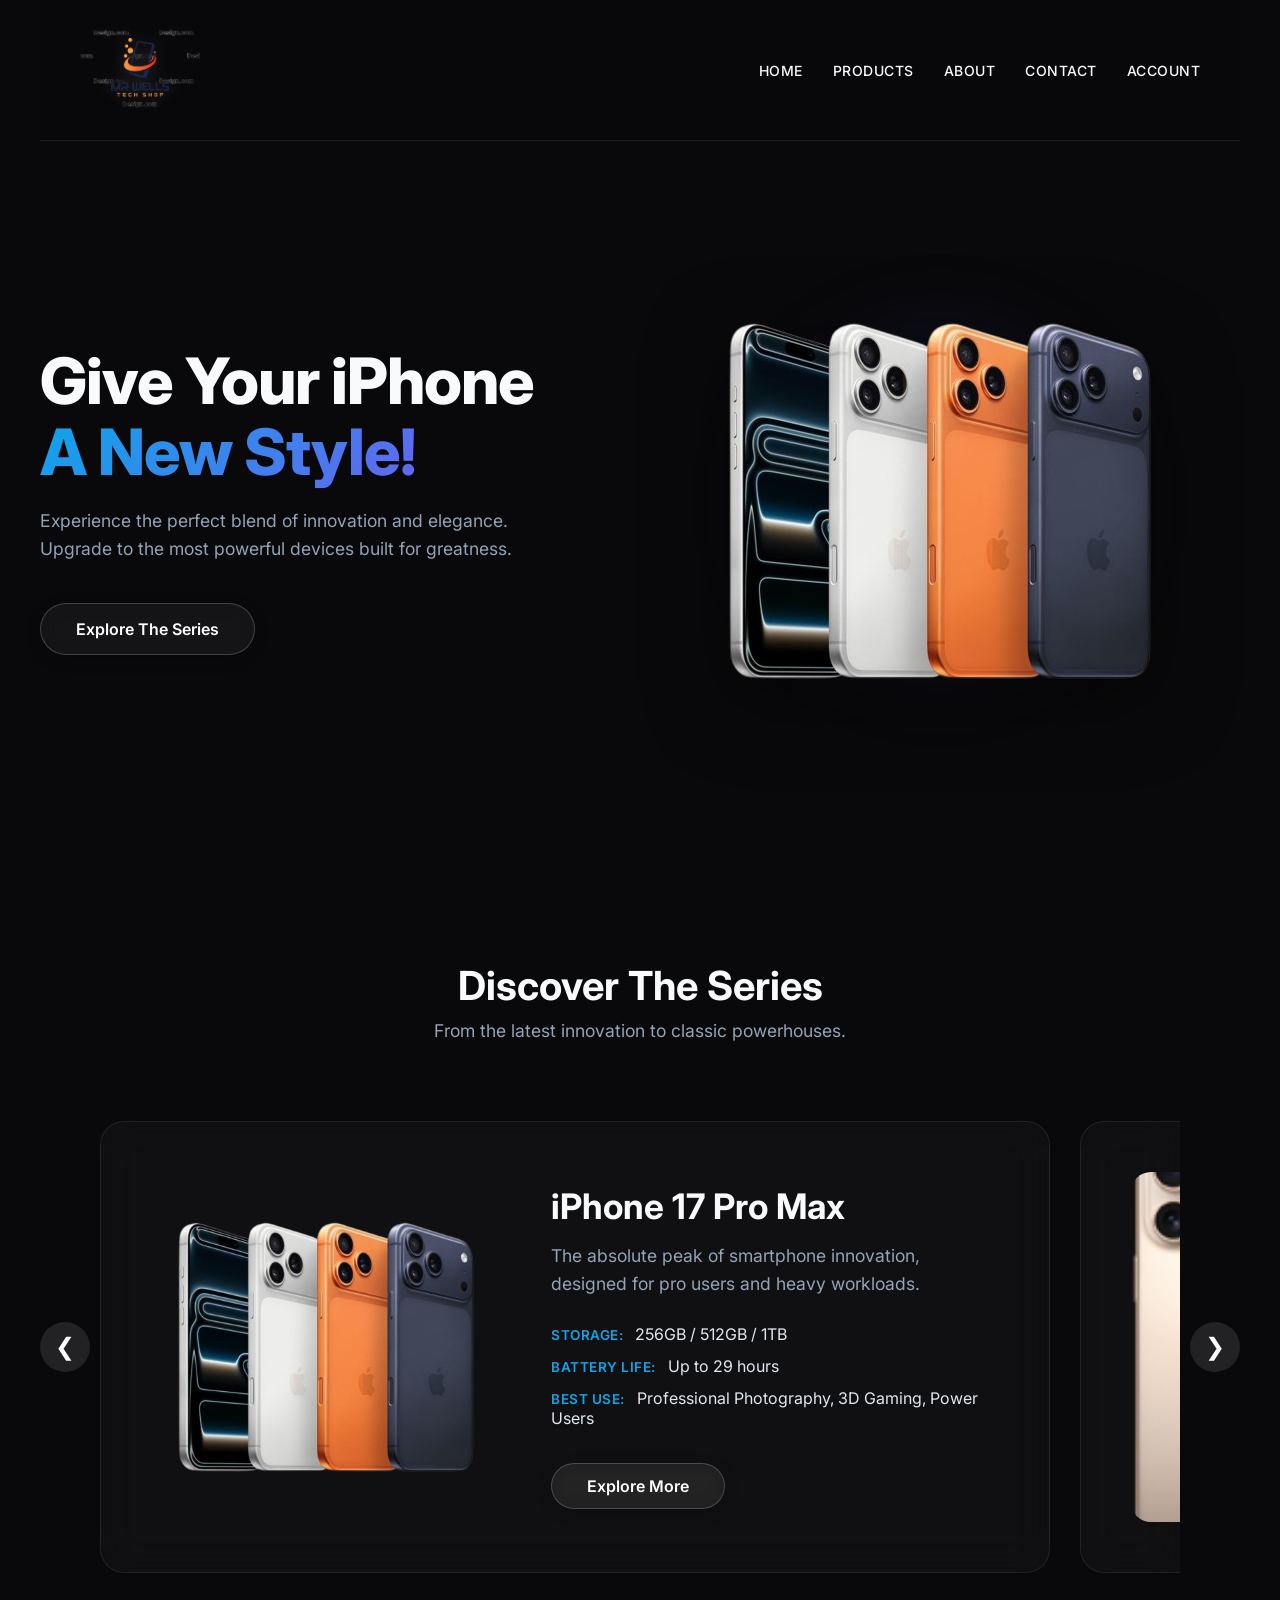
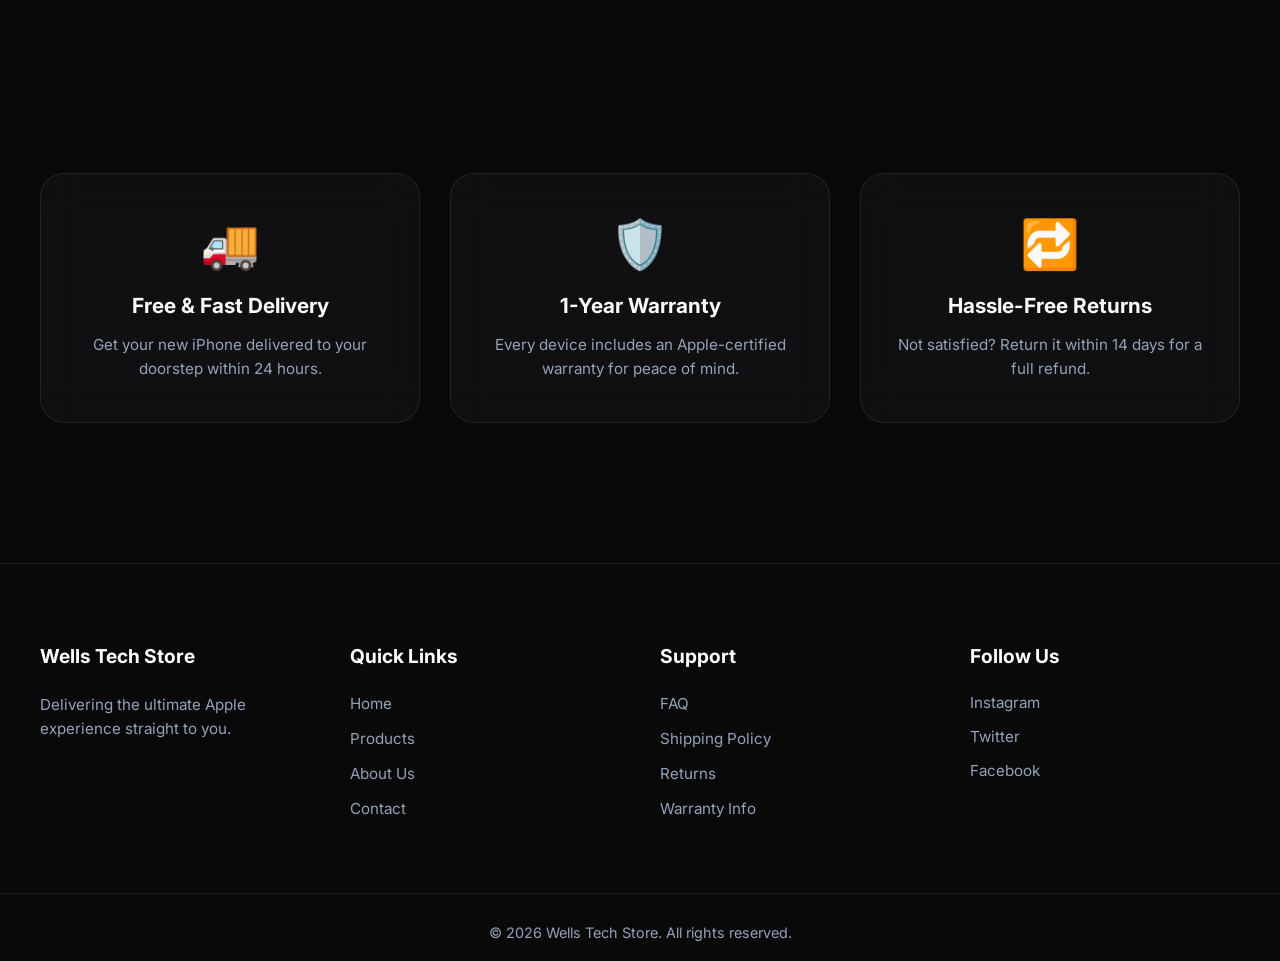
==== index.html @ b6c2febe "first commit" ====
<!doctype html>
<html lang="en">
  <head>
    <meta charset="UTF-8" />
    <meta name="viewport" content="width=device-width, initial-scale=1.0" />
    <title>Wells Tech Store</title>
    <link rel="preconnect" href="https://fonts.googleapis.com">
    <link rel="preconnect" href="https://fonts.gstatic.com" crossorigin>
    <link href="https://fonts.googleapis.com/css2?family=Inter:wght@300;400;600;700;800&display=swap" rel="stylesheet">
    <link rel="stylesheet" href="styles.css" />
  </head>
  <body>
    <div class="container">
      <div class="navbar">
        <div class="logo">
          <img src="./images/logo.png" width="120px" />
        </div>
        <nav>
          <ul>
            <li><a href="index.html">Home</a></li>
            <li><a href="products.html">Products</a></li>
            <li><a href="#">About</a></li>
            <li><a href="#">Contact</a></li>
            <li><a href="#">Account</a></li>
          </ul>
        </nav>
      </div>
      <div class="row hero">
        <div class="col-2">
            <h1>Give Your iPhone<br> <span class="gradient-text">A New Style!</span></h1>
            <p>Experience the perfect blend of innovation and elegance. 
            Upgrade to the most powerful devices built for greatness.</p>
            <a href="#series" class="btn">Explore The Series</a>
        </div>
        <div class="col-2 hero-img-container">
           <div class="glow-orb"></div>
           <img src="./images/Apple_iPhone_17_Pro_Max_512GB_-_Deep_Blue-removebg-preview.png" alt="iPhone 16 Pro Max" class="hero-device">
        </div>
      </div>

      <!-- Carousel Section -->
      <div id="series" class="carousel-section">
        <div class="section-header">
            <h2>Discover The Series</h2>
            <p>From the latest innovation to classic powerhouses.</p>
        </div>
        <div class="carousel-container">
            <button class="carousel-btn prev">&#10094;</button>
            <div class="carousel-track">
                <!-- Carousel Item 1 -->
                <div class="large-carousel-item glass-card">
                    <img src="./images/Apple_iPhone_17_Pro_Max_512GB_-_Deep_Blue-removebg-preview.png" alt="iPhone 17 Pro Max">
                    <div class="large-item-info">
                        <h3>iPhone 17 Pro Max</h3>
                        <p class="desc">The absolute peak of smartphone innovation, designed for pro users and heavy workloads.</p>
                        <ul class="specs-list">
                            <li><span>Storage:</span> 256GB / 512GB / 1TB</li>
                            <li><span>Battery Life:</span> Up to 29 hours</li>
                            <li><span>Best Use:</span> Professional Photography, 3D Gaming, Power Users</li>
                        </ul>
                        <a href="products.html" class="buy-btn">Explore More</a>
                    </div>
                </div>
                <!-- Carousel Item 2 -->
                <div class="large-carousel-item glass-card">
                    <img src="./images/header_iphone_16_pro_max_rose_titanium_large.png" alt="iPhone 16 Pro Max">
                    <div class="large-item-info">
                        <h3>iPhone 16 Pro Max</h3>
                        <p class="desc">Forged in titanium. Incredibly strong and incredibly light. The ultimate device for creators.</p>
                        <ul class="specs-list">
                            <li><span>Storage:</span> 128GB / 256GB / 512GB</li>
                            <li><span>Battery Life:</span> Up to 27 hours</li>
                            <li><span>Best Use:</span> Content Creation, Videography, Daily Excellence</li>
                        </ul>
                        <a href="products.html" class="buy-btn">Explore More</a>
                    </div>
                </div>
                <!-- Carousel Item 3 -->
                <div class="large-carousel-item glass-card">
                    <img src="./images/header_iphone_16_plus_blue_large.png" alt="iPhone 16 Plus">
                    <div class="large-item-info">
                        <h3>iPhone 16 Plus</h3>
                        <p class="desc">More size. More fun. An expansive display coupled with incredibly long battery life.</p>
                        <ul class="specs-list">
                            <li><span>Storage:</span> 128GB / 256GB / 512GB</li>
                            <li><span>Battery Life:</span> Up to 26 hours</li>
                            <li><span>Best Use:</span> Streaming Movies, Social Media, Productivity</li>
                        </ul>
                        <a href="products.html" class="buy-btn">Explore More</a>
                    </div>
                </div>
                <!-- Carousel Item 4 -->
                <div class="large-carousel-item glass-card">
                    <img src="./images/iPhone-15-Sreries-removebg-preview.png" alt="iPhone 15 Series">
                    <div class="large-item-info">
                        <h3>iPhone 15 Series</h3>
                        <p class="desc">A huge leap forward. Featuring the Dynamic Island and an all-new 48MP Main camera.</p>
                        <ul class="specs-list">
                            <li><span>Storage:</span> 128GB / 256GB / 512GB</li>
                            <li><span>Battery Life:</span> Up to 20 hours</li>
                            <li><span>Best Use:</span> Essential Connectivity, Everyday Snaps, Great Value</li>
                        </ul>
                        <a href="products.html" class="buy-btn">Explore More</a>
                    </div>
                </div>
                <!-- Carousel Item 5 (Video) -->
                <div class="large-carousel-item glass-card">
                    <video src="./images/iPhone Air.mp4" autoplay loop muted playsinline></video>
                    <div class="large-item-info">
                        <h3>Introducing iPhone Air</h3>
                        <p class="desc">An exclusive concept preview. Astonishingly thin. Unbelievably capable.</p>
                        <ul class="specs-list">
                            <li><span>Coming Soon:</span> Be the first to know</li>
                            <li><span>Design:</span> Ultra-thin aerodynamic profile</li>
                            <li><span>Best Use:</span> Future enthusiasts, Portability</li>
                        </ul>
                        <a href="products.html" class="buy-btn">Stay Updated</a>
                    </div>
                </div>
                <!-- Carousel Item 6 (Video) -->
                <div class="large-carousel-item glass-card">
                    <video src="./images/iPhone 17 Pro and iPhone 17 Pro Max.mp4" autoplay loop muted playsinline></video>
                    <div class="large-item-info">
                        <h3>iPhone 17 Pro Series</h3>
                        <p class="desc">Watch the ultimate evolution of the pro line in action. Designed differently.</p>
                        <ul class="specs-list">
                            <li><span>Video Demo:</span> See it in motion</li>
                            <li><span>Performance:</span> Next-gen A-Series chip</li>
                            <li><span>Best Use:</span> Pro Cinematography</li>
                        </ul>
                        <a href="products.html" class="buy-btn">Explore More</a>
                    </div>
                </div>
            </div>
            <button class="carousel-btn next">&#10095;</button>
        </div>
      </div>

      <!-- Features Section -->
      <div class="features-section">
        <div class="feature-box glass-card">
            <div class="feature-icon">🚚</div>
            <h3>Free & Fast Delivery</h3>
            <p>Get your new iPhone delivered to your doorstep within 24 hours.</p>
        </div>
        <div class="feature-box glass-card">
            <div class="feature-icon">🛡️</div>
            <h3>1-Year Warranty</h3>
            <p>Every device includes an Apple-certified warranty for peace of mind.</p>
        </div>
        <div class="feature-box glass-card">
            <div class="feature-icon">🔁</div>
            <h3>Hassle-Free Returns</h3>
            <p>Not satisfied? Return it within 14 days for a full refund.</p>
        </div>
      </div>

    </div>

    <!-- Footer -->
    <footer>
        <div class="container footer-container">
            <div class="footer-col">
                <h3>Wells Tech Store</h3>
                <p>Delivering the ultimate Apple experience straight to you.</p>
            </div>
            <div class="footer-col">
                <h3>Quick Links</h3>
                <ul>
                    <li><a href="index.html">Home</a></li>
                    <li><a href="products.html">Products</a></li>
                    <li><a href="#">About Us</a></li>
                    <li><a href="#">Contact</a></li>
                </ul>
            </div>
            <div class="footer-col">
                <h3>Support</h3>
                <ul>
                    <li><a href="#">FAQ</a></li>
                    <li><a href="#">Shipping Policy</a></li>
                    <li><a href="#">Returns</a></li>
                    <li><a href="#">Warranty Info</a></li>
                </ul>
            </div>
            <div class="footer-col">
                <h3>Follow Us</h3>
                <div class="social-links">
                    <a href="#">Instagram</a>
                    <a href="#">Twitter</a>
                    <a href="#">Facebook</a>
                </div>
            </div>
        </div>
        <div class="footer-bottom">
            <p>&copy; 2026 Wells Tech Store. All rights reserved.</p>
        </div>
    </footer>

    <script>
      const track = document.querySelector('.carousel-track');
      const prevBtn = document.querySelector('.prev');
      const nextBtn = document.querySelector('.next');

      const scrollAmount = 1000;

      const scrollNext = () => {
          if (track.scrollLeft + track.clientWidth >= track.scrollWidth - 10) {
              track.scrollTo({ left: 0, behavior: 'smooth' });
          } else {
              track.scrollBy({ left: scrollAmount, behavior: 'smooth' });
          }
      };

      nextBtn.addEventListener('click', scrollNext);

      prevBtn.addEventListener('click', () => {
          if (track.scrollLeft <= 0) {
              track.scrollTo({ left: track.scrollWidth, behavior: 'smooth' });
          } else {
              track.scrollBy({ left: -scrollAmount, behavior: 'smooth' });
          }
      });

      let autoScroll = setInterval(scrollNext, 2000);

      track.addEventListener('mouseenter', () => clearInterval(autoScroll));
      track.addEventListener('mouseleave', () => {
          autoScroll = setInterval(scrollNext, 2000);
      });
    </script>
  </body>
</html>
---- styles.css ----
/* Modern, Premium Dark Mode Aesthetic CSS */
:root {
    --bg-dark: #09090b;
    --text-main: #f8fafc;
    --text-muted: #94a3b8;
    --primary-gradient: linear-gradient(135deg, #0ea5e9, #6366f1);
    --card-bg: rgba(255, 255, 255, 0.03);
    --card-border: rgba(255, 255, 255, 0.08);
}

* {
    margin: 0;
    padding: 0;
    box-sizing: border-box;
    font-family: 'Inter', sans-serif;
}

body {
    background-color: var(--bg-dark);
    color: var(--text-main);
    overflow-x: hidden;
}

/* Navbar styles */
.navbar {
    display: flex;
    align-items: center;
    padding: 20px 40px;
    background: rgba(9, 9, 11, 0.6);
    backdrop-filter: blur(12px);
    -webkit-backdrop-filter: blur(12px);
    position: sticky;
    top: 0;
    z-index: 100;
    border-bottom: 1px solid var(--card-border);
}

.logo img {
    filter: drop-shadow(0 0 8px rgba(255,255,255,0.2));
}

nav {
    flex: 1;
    text-align: right;
}

nav ul {
    display: inline-flex;
    list-style-type: none;
    gap: 30px;
}

nav ul li a {
    text-decoration: none;
    color: var(--text-main);
    font-size: 14px;
    font-weight: 500;
    transition: color 0.3s ease;
    letter-spacing: 0.5px;
    text-transform: uppercase;
}

nav ul li a:hover {
    color: #0ea5e9;
}

.container {
    max-width: 1400px;
    margin: auto;
    padding: 0 40px;
}

/* Hero Section */
.hero {
    min-height: 80vh;
    display: flex;
    align-items: center;
    flex-wrap: wrap;
    position: relative;
}

.col-2 {
    flex-basis: 50%;
    min-width: 300px;
}

.col-2 h1 {
    font-size: 4rem;
    font-weight: 800;
    line-height: 1.1;
    margin-bottom: 20px;
    letter-spacing: -1px;
}

.gradient-text {
    background: var(--primary-gradient);
    -webkit-background-clip: text;
    background-clip: text;
    -webkit-text-fill-color: transparent;
}

.col-2 p {
    color: var(--text-muted);
    font-size: 1.1rem;
    line-height: 1.6;
    margin-bottom: 40px;
    max-width: 80%;
}

.btn {
    display: inline-block;
    background: rgba(255, 255, 255, 0.05);
    color: #fff;
    padding: 15px 35px;
    border-radius: 30px;
    text-decoration: none;
    font-weight: 600;
    backdrop-filter: blur(10px);
    -webkit-backdrop-filter: blur(10px);
    border: 1px solid rgba(255, 255, 255, 0.2);
    transition: all 0.3s ease;
    box-shadow: 0 4px 15px rgba(0, 0, 0, 0.2);
}

.btn:hover {
    background: rgba(255, 255, 255, 0.15);
    border-color: rgba(255, 255, 255, 0.4);
    transform: translateY(-3px);
    box-shadow: 0 8px 25px rgba(0, 0, 0, 0.4);
}

.hero-img-container {
    position: relative;
    display: flex;
    justify-content: center;
    align-items: center;
}

.hero-device {
    max-width: 90%;
    position: relative;
    z-index: 2;
    animation: float 6s ease-in-out infinite;
    filter: drop-shadow(0 20px 40px rgba(0,0,0,0.5));
}

@keyframes float {
    0% { transform: translateY(0px); }
    50% { transform: translateY(-20px); }
    100% { transform: translateY(0px); }
}

.glow-orb {
    position: absolute;
    width: 400px;
    height: 400px;
    background: radial-gradient(circle, rgba(99, 102, 241, 0.3) 0%, rgba(14, 165, 233, 0) 70%);
    border-radius: 50%;
    top: 50%;
    left: 50%;
    transform: translate(-50%, -50%);
    z-index: 1;
    filter: blur(40px);
}

/* Carousel Section */
.carousel-section {
    padding: 100px 0;
}

.section-header {
    text-align: center;
    margin-bottom: 60px;
}

.section-header h2 {
    font-size: 2.5rem;
    margin-bottom: 10px;
}

.section-header p {
    color: var(--text-muted);
    font-size: 1.1rem;
}

.carousel-container {
    display: flex;
    align-items: center;
    position: relative;
    width: 100%;
}

.carousel-track {
    display: flex;
    gap: 30px;
    overflow-x: auto;
    scroll-snap-type: x mandatory;
    scroll-behavior: smooth;
    padding: 20px 0;
    margin: 0 60px;
    -ms-overflow-style: none; /* IE and Edge */
    scrollbar-width: none; /* Firefox */
}

.carousel-track::-webkit-scrollbar {
    display: none;
}

.large-carousel-item {
    min-width: 950px;
    border-radius: 24px;
    padding: 50px;
    scroll-snap-align: center;
    display: flex;
    flex-direction: row;
    align-items: center;
    gap: 50px;
    transition: transform 0.4s ease, border-color 0.4s ease;
}

.glass-card {
    background: var(--card-bg);
    border: 1px solid var(--card-border);
    backdrop-filter: blur(20px);
    -webkit-backdrop-filter: blur(20px);
}

.glass-card:hover {
    transform: translateY(-10px);
    border-color: rgba(255, 255, 255, 0.2);
    box-shadow: 0 20px 40px rgba(0, 0, 0, 0.4);
}

.large-carousel-item img,
.large-carousel-item video {
    height: 350px;
    width: 350px;
    object-fit: cover;
    border-radius: 20px;
    transition: transform 0.5s ease;
}

.large-carousel-item:hover img,
.large-carousel-item:hover video {
    transform: scale(1.05);
}

.large-item-info {
    text-align: left;
    flex: 1;
}

.large-item-info h3 {
    font-size: 2.2rem;
    margin-bottom: 15px;
    color: var(--text-main);
}

.large-item-info p.desc {
    color: var(--text-muted);
    font-size: 1.1rem;
    line-height: 1.6;
    margin-bottom: 25px;
}

.specs-list {
    list-style: none;
    margin-bottom: 35px;
}

.specs-list li {
    font-size: 1rem;
    margin-bottom: 12px;
    color: #e2e8f0;
}

.specs-list li span {
    font-weight: 600;
    color: #0ea5e9;
    margin-right: 8px;
    text-transform: uppercase;
    font-size: 0.85rem;
    letter-spacing: 0.5px;
}

.buy-btn {
    display: inline-block;
    padding: 12px 35px;
    border-radius: 30px;
    background: rgba(255, 255, 255, 0.05);
    border: 1px solid rgba(255, 255, 255, 0.2);
    color: #fff;
    text-decoration: none;
    font-weight: 600;
    backdrop-filter: blur(10px);
    -webkit-backdrop-filter: blur(10px);
    transition: all 0.3s ease;
    box-shadow: 0 4px 15px rgba(0, 0, 0, 0.2);
}

.buy-btn:hover {
    background: rgba(255, 255, 255, 0.15);
    border-color: rgba(255, 255, 255, 0.4);
    transform: translateY(-3px);
    box-shadow: 0 8px 25px rgba(0, 0, 0, 0.4);
}

.carousel-btn {
    background: rgba(255, 255, 255, 0.1);
    border: none;
    color: white;
    font-size: 24px;
    width: 50px;
    height: 50px;
    border-radius: 50%;
    cursor: pointer;
    position: absolute;
    z-index: 10;
    transition: background 0.3s ease;
    display: flex;
    align-items: center;
    justify-content: center;
}

.carousel-btn:hover {
    background: rgba(255, 255, 255, 0.2);
}

.carousel-btn.prev {
    left: 0;
}

.carousel-btn.next {
    right: 0;
}

/* Features Section */
.features-section {
    display: flex;
    justify-content: space-between;
    gap: 30px;
    padding: 80px 0;
    flex-wrap: wrap;
}

.feature-box {
    flex: 1;
    min-width: 280px;
    padding: 40px 30px;
    text-align: center;
    border-radius: 24px;
}

.feature-icon {
    font-size: 3rem;
    margin-bottom: 20px;
}

.feature-box h3 {
    margin-bottom: 15px;
    font-size: 1.3rem;
}

.feature-box p {
    color: var(--text-muted);
    line-height: 1.6;
    font-size: 0.95rem;
}

/* Footer Section */
footer {
    background: rgba(9, 9, 11, 0.8);
    border-top: 1px solid var(--card-border);
    padding: 80px 0 20px 0;
    margin-top: 60px;
}

.footer-container {
    display: flex;
    justify-content: space-between;
    flex-wrap: wrap;
    gap: 40px;
    margin-bottom: 60px;
}

.footer-col {
    flex: 1;
    min-width: 200px;
}

.footer-col h3 {
    margin-bottom: 25px;
    font-size: 1.2rem;
    color: #fff;
}

.footer-col p {
    color: var(--text-muted);
    font-size: 0.95rem;
    line-height: 1.6;
}

.footer-col ul {
    list-style: none;
}

.footer-col ul li {
    margin-bottom: 15px;
}

.footer-col ul li a, .social-links a {
    color: var(--text-muted);
    text-decoration: none;
    transition: color 0.3s ease;
    font-size: 0.95rem;
}

.footer-col ul li a:hover, .social-links a:hover {
    color: #0ea5e9;
}

.social-links {
    display: flex;
    flex-direction: column;
    gap: 15px;
}

.footer-bottom {
    text-align: center;
    padding-top: 30px;
    border-top: 1px solid var(--card-border);
    color: var(--text-muted);
    font-size: 0.9rem;
}

/* Products Page */
.products-header {
    display: flex;
    justify-content: space-between;
    align-items: center;
    padding: 20px 0 40px 0;
    margin-top: 40px;
    border-bottom: 1px solid var(--card-border);
}

.title-wrap h2 {
    font-size: 2.5rem;
    margin-bottom: 5px;
}

.title-wrap p {
    color: var(--text-muted);
}

.search-container {
    position: relative;
    width: 100%;
    max-width: 300px;
}

.product-search {
    width: 100%;
    background: var(--bg-dark);
    color: var(--text-main);
    border: 1px solid var(--card-border);
    padding: 12px 20px;
    border-radius: 30px;
    font-family: inherit;
    font-size: 0.95rem;
    transition: all 0.3s ease;
    box-sizing: border-box;
}

.product-search:focus {
    outline: none;
    border-color: #0ea5e9;
    box-shadow: 0 0 10px rgba(14, 165, 233, 0.2);
}

.category-title {
    font-size: 1.8rem;
    margin-top: 50px;
    padding-bottom: 10px;
    border-bottom: 1px solid var(--card-border);
    color: var(--text-main);
}

.products-grid {
    display: grid;
    grid-template-columns: repeat(auto-fill, minmax(280px, 1fr));
    gap: 30px;
    padding: 30px 0 50px 0;
}

.product-card {
    padding: 30px;
    text-align: center;
    border-radius: 20px;
    transition: transform 0.4s ease, border-color 0.4s ease;
    display: flex;
    flex-direction: column;
    justify-content: space-between;
}

.product-card img {
    width: 100%;
    height: 220px;
    object-fit: contain;
    margin-bottom: 25px;
    transition: transform 0.5s ease;
}

.product-card:hover img {
    transform: scale(1.08);
}

.product-info h4 {
    font-size: 1.2rem;
    margin-bottom: 10px;
}

.product-info .price {
    font-size: 1.3rem;
    color: #fff;
    font-weight: 700;
    margin-bottom: 20px;
}

.add-cart-btn {
    display: block;
    width: 100%;
    padding: 12px 0;
    background: rgba(255, 255, 255, 0.05);
    color: #fff;
    text-decoration: none;
    border-radius: 12px;
    font-weight: 600;
    backdrop-filter: blur(10px);
    -webkit-backdrop-filter: blur(10px);
    border: 1px solid rgba(255, 255, 255, 0.2);
    transition: all 0.3s ease;
    box-shadow: 0 4px 15px rgba(0, 0, 0, 0.2);
}

.add-cart-btn:hover {
    background: rgba(255, 255, 255, 0.15);
    border-color: rgba(255, 255, 255, 0.4);
    transform: translateY(-2px);
    box-shadow: 0 8px 25px rgba(0, 0, 0, 0.4);
}

/* Responsive */
@media (max-width: 900px) {
    .col-2 {
        flex-basis: 100%;
        text-align: center;
        margin-bottom: 40px;
    }
    .col-2 p {
        margin: 0 auto 30px auto;
    }
    .hero {
        padding-top: 40px;
    }
    .features-section {
        flex-direction: column;
    }
    .large-carousel-item {
        flex-direction: column;
        min-width: 90vw;
        padding: 30px;
        text-align: center;
    }
    .large-item-info {
        text-align: center;
    }
    .large-carousel-item img,
    .large-carousel-item video {
        width: 100%;
    }
    .products-header {
        flex-direction: column;
        align-items: flex-start;
        gap: 20px;
    }
}

/* No Results Message */
.no-results {
    text-align: center;
    padding: 60px 20px;
    background: var(--card-bg);
    border: 1px solid var(--card-border);
    border-radius: 20px;
    margin: 40px 0;
}

.no-results h3 {
    font-size: 1.8rem;
    margin-bottom: 10px;
    color: var(--text-main);
}

.no-results p {
    color: var(--text-muted);
    font-size: 1.1rem;
}
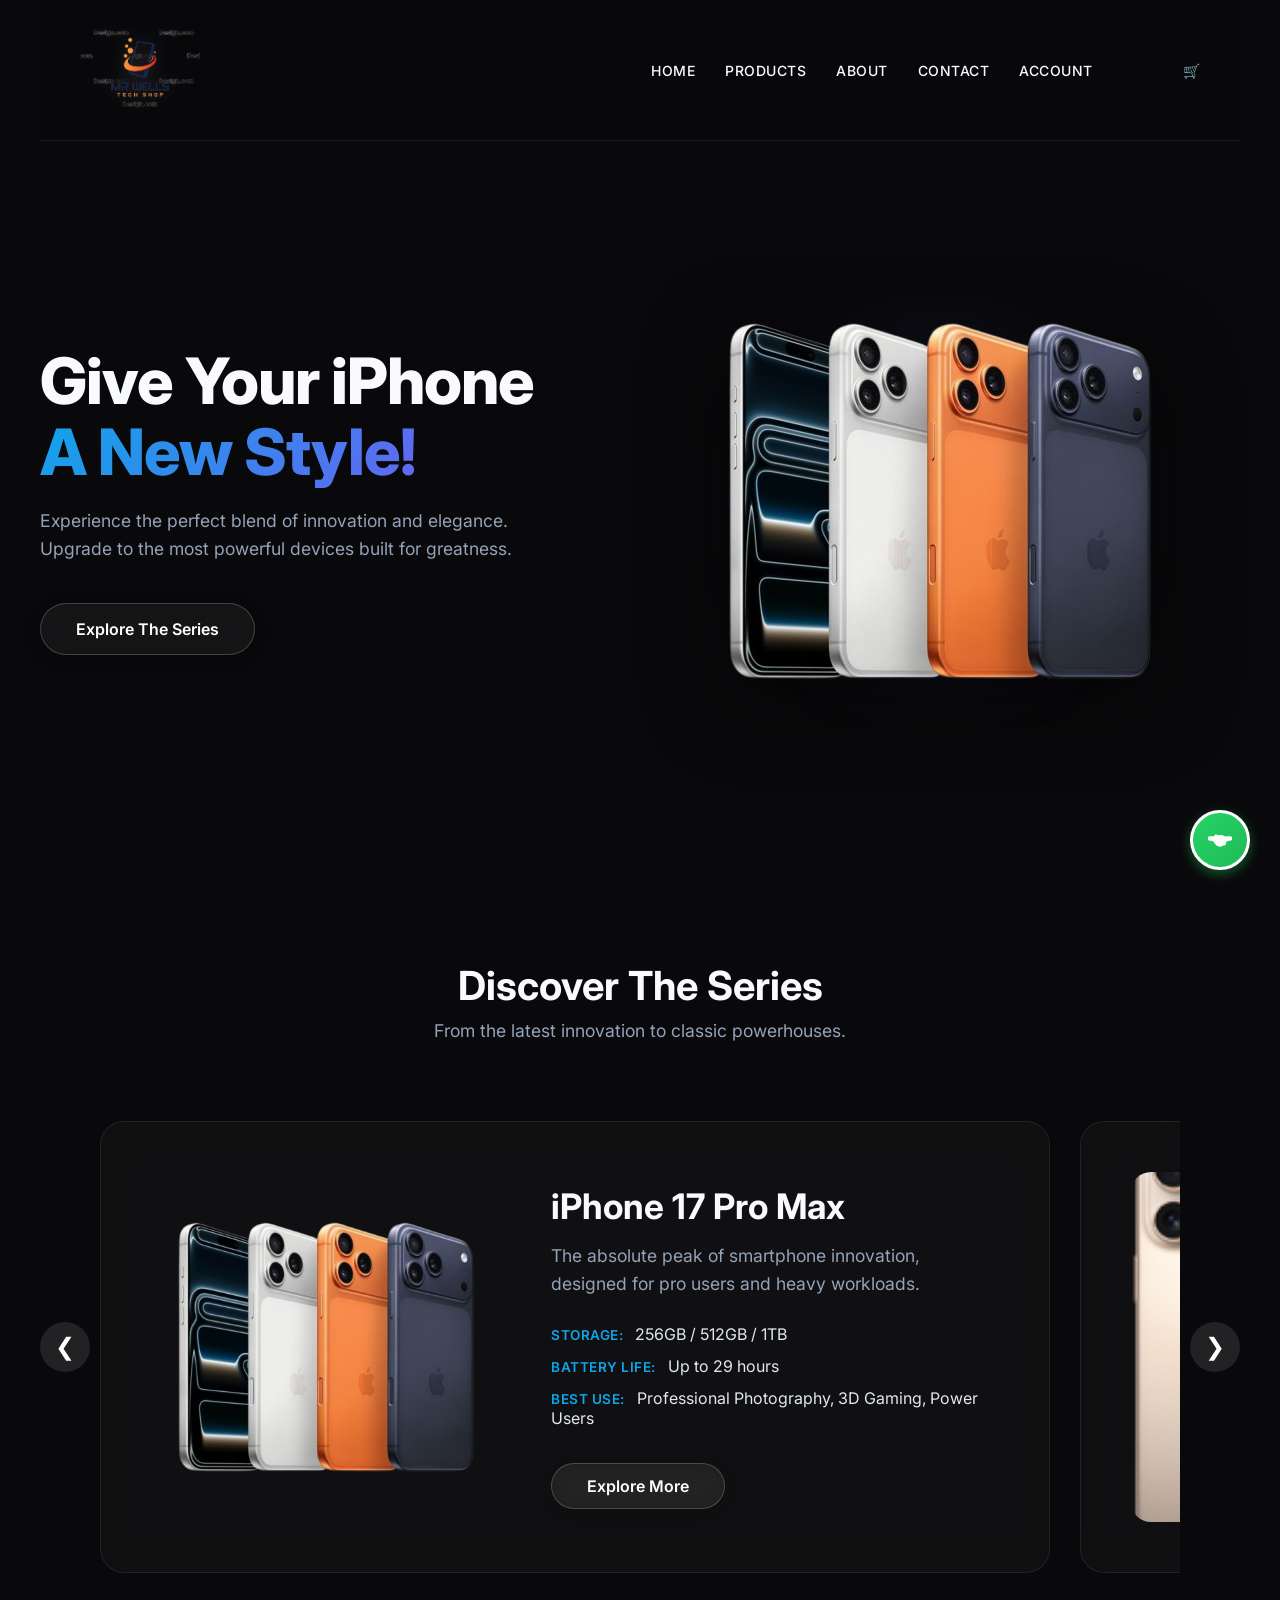
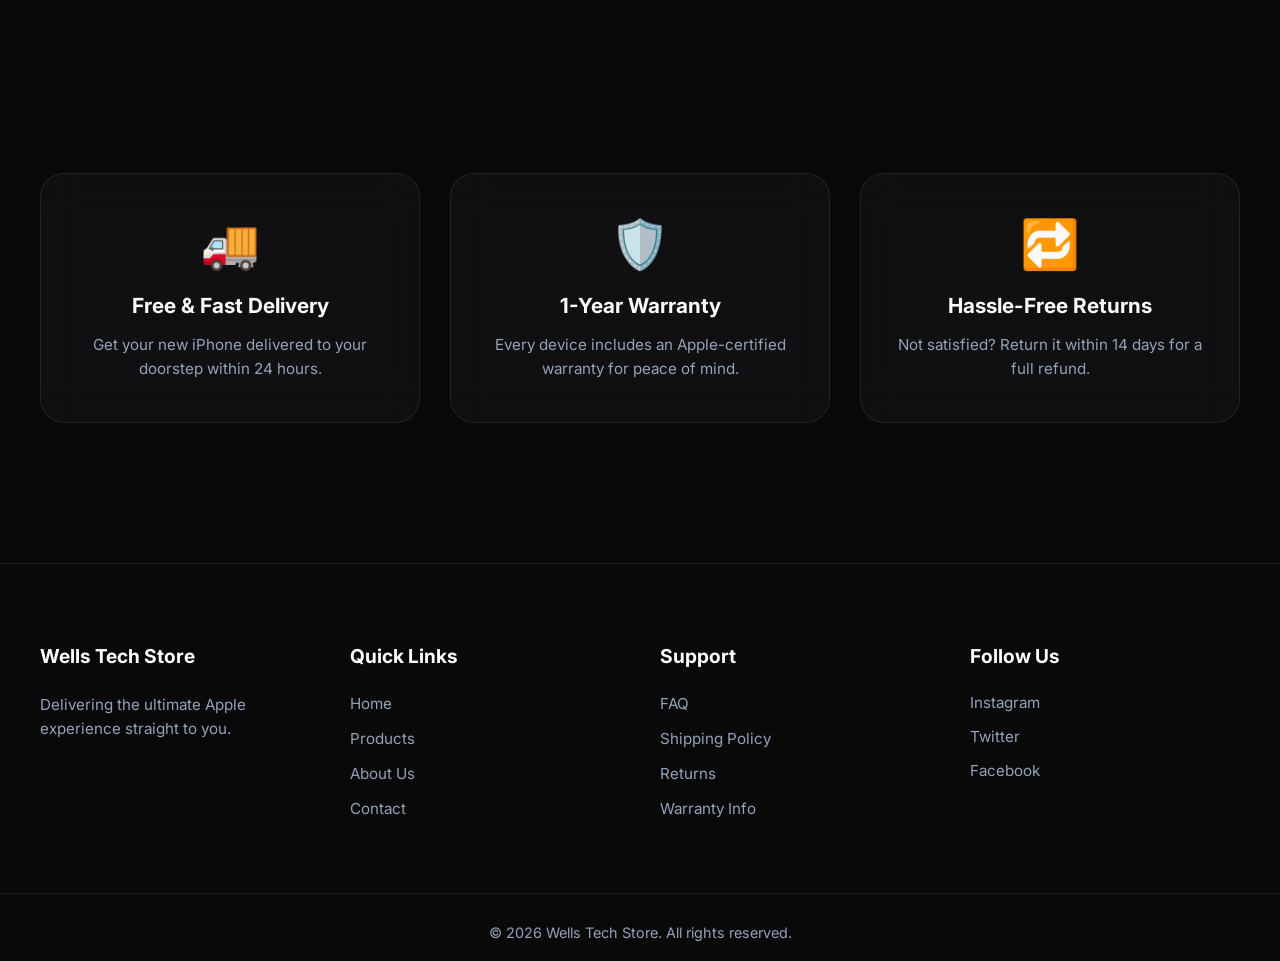
==== commit 6975614e: "Complete iPhone Sales project - Add cart, checkout, and professional contact form with Apple-inspire" ====
--- a/index.html
+++ b/index.html
@@ -19,9 +19,15 @@
           <ul>
             <li><a href="index.html">Home</a></li>
             <li><a href="products.html">Products</a></li>
-            <li><a href="#">About</a></li>
-            <li><a href="#">Contact</a></li>
-            <li><a href="#">Account</a></li>
+            <li><a href="about.html">About</a></li>
+            <li><a href="contact.html">Contact</a></li>
+            <li><a href="account.html">Account</a></li>
+            <li>
+              <a href="cart.html" class="cart-link">
+                🛒
+                <span class="cart-count" style="display: none;"></span>
+              </a>
+            </li>
           </ul>
         </nav>
       </div>
@@ -228,5 +234,11 @@
           autoScroll = setInterval(scrollNext, 2000);
       });
     </script>
+    
+    <!-- WhatsApp Floating Button -->
+    <a href="https://wa.me/971556516551?text=Hi%20Mr%20Wells!%20I%20have%20a%20question%20about%20your%20products" class="whatsapp-float" title="Chat with us on WhatsApp">
+      <svg style="width: 24px; height: 24px; fill: white;" viewBox="0 0 24 24"><path d="M17.472 14.382c-.297-.149-1.758-.867-2.03-.967-.273-.099-.471-.148-.67.15-.197.297-.767.966-.94 1.164-.173.199-.347.223-.644.075-.297-.15-1.255-.463-2.39-1.475-.883-.788-1.48-1.761-1.653-2.059-.173-.297-.018-.458.13-.606.134-.133.298-.347.446-.52.149-.174.198-.298.298-.497.099-.198.05-.371-.025-.52-.075-.149-.669-1.612-.916-2.207-.242-.579-.487-.5-.67-.51-.173-.008-.371-.01-.57-.01-.198 0-.52.074-.792.372-.272.297-1.04 1.016-1.04 2.479 0 1.462 1.065 2.875 1.213 3.074.149.198 2.096 3.2 5.076 4.487.709.306 1.262.489 1.694.625.712.227 1.36.195 1.871.118.571-.085 1.758-.719 2.006-1.413.248-.694.248-1.289.173-1.413-.074-.124-.272-.198-.57-.347m-5.421-7.403h-.004a9.87 9.87 0 00-4.955 1.312l-.355.214-.368-.067c-1.396-.233-2.734-.235-4.026-.07-.846.108-1.657.231-2.43.36-.389.063-.661.464-.661.9v.906c0 .566.29 1.07.736 1.412.59.448 1.355.622 2.091.753.329.052.648.107.953.157.303.048.586.135.873.237l.744.272c.613.265 1.156.744 1.584 1.418.823 1.305 2.007 2.542 3.287 3.315.656.408 1.534.645 2.503.645.968 0 1.846-.237 2.502-.645 1.28-.773 2.464-2.01 3.287-3.315.428-.674.971-1.153 1.584-1.418l.744-.272c.287-.102.57-.189.873-.237.305-.05.624-.105.953-.157.736-.131 1.501-.305 2.091-.753.446-.342.736-.846.736-1.412v-.906c0-.436-.272-.837-.661-.9-.773-.129-1.584-.252-2.43-.36-1.292-.165-2.63-.163-4.026.07l-.368.067-.355-.214a9.87 9.87 0 00-4.955-1.312z"/></svg>
+    </a>
+    <script src="cart.js"></script>
   </body>
 </html>
--- a/styles.css
+++ b/styles.css
@@ -62,6 +62,10 @@
 
 nav ul li a:hover {
     color: #0ea5e9;
+}
+
+nav ul li:last-child {
+    margin-left: 60px; /* Moves the cart further to the right */
 }
 
 .container {
@@ -604,4 +608,1192 @@
 .no-results p {
     color: var(--text-muted);
     font-size: 1.1rem;
+}
+
+/* Cart Badge */
+.cart-link {
+    position: relative;
+    display: inline-block;
+}
+
+.cart-count {
+    position: absolute;
+    top: -8px;
+    right: -10px;
+    background: linear-gradient(135deg, #0ea5e9, #6366f1);
+    color: white;
+    width: 20px;
+    height: 20px;
+    border-radius: 50%;
+    font-size: 0.7rem;
+    font-weight: 700;
+    display: flex;
+    align-items: center;
+    justify-content: center;
+    box-shadow: 0 2px 8px rgba(14, 165, 233, 0.4);
+}
+
+/* Notifications */
+.notification {
+    position: fixed;
+    bottom: 20px;
+    right: 20px;
+    background: rgba(6, 182, 212, 0.9);
+    color: white;
+    padding: 15px 25px;
+    border-radius: 12px;
+    backdrop-filter: blur(10px);
+    -webkit-backdrop-filter: blur(10px);
+    border: 1px solid rgba(255, 255, 255, 0.2);
+    opacity: 0;
+    transition: opacity 0.3s ease;
+    z-index: 1000;
+}
+
+.notification.show {
+    opacity: 1;
+}
+
+/* Cart Page */
+.cart-header {
+    text-align: center;
+    padding: 60px 0 40px 0;
+    border-bottom: 1px solid var(--card-border);
+    margin-bottom: 40px;
+}
+
+.cart-header h1 {
+    font-size: 2.5rem;
+    margin-bottom: 10px;
+}
+
+.cart-header p {
+    color: var(--text-muted);
+    font-size: 1.1rem;
+}
+
+.cart-content {
+    display: grid;
+    grid-template-columns: 2fr 1fr;
+    gap: 40px;
+    margin-bottom: 60px;
+}
+
+.cart-items-section h2 {
+    margin-bottom: 30px;
+    font-size: 1.5rem;
+}
+
+.cart-items-list {
+    display: flex;
+    flex-direction: column;
+    gap: 20px;
+}
+
+.cart-item {
+    display: flex;
+    gap: 20px;
+    padding: 20px;
+    background: var(--card-bg);
+    border: 1px solid var(--card-border);
+    border-radius: 16px;
+    align-items: center;
+}
+
+.cart-item .item-image {
+    flex-shrink: 0;
+}
+
+.cart-item .item-details {
+    flex: 1;
+}
+
+.cart-item .item-details h3 {
+    margin-bottom: 5px;
+}
+
+.item-quantity {
+    display: flex;
+    align-items: center;
+    gap: 10px;
+    background: var(--card-bg);
+    border: 1px solid var(--card-border);
+    border-radius: 8px;
+    padding: 5px 10px;
+}
+
+.qty-btn {
+    background: none;
+    border: none;
+    color: #0ea5e9;
+    font-size: 1.2rem;
+    cursor: pointer;
+    padding: 0 5px;
+    font-weight: 600;
+    transition: all 0.2s ease;
+    pointer-events: auto;
+}
+
+.qty-btn:hover {
+    color: #06b6d4;
+    transform: scale(1.1);
+}
+
+.qty-btn:active {
+    transform: scale(0.95);
+}
+
+.item-quantity input {
+    width: 40px;
+    text-align: center;
+    background: transparent;
+    border: none;
+    color: var(--text-main);
+    font-size: 1rem;
+    cursor: text;
+    padding: 4px 2px;
+    transition: all 0.2s ease;
+    pointer-events: auto;
+}
+
+.item-quantity input:focus {
+    outline: none;
+    background: rgba(255, 255, 255, 0.05);
+    border-radius: 4px;
+}
+
+.item-total {
+    flex-shrink: 0;
+    text-align: right;
+    min-width: 80px;
+}
+
+.remove-btn {
+    background: none;
+    border: none;
+    font-size: 1.2rem;
+    cursor: pointer;
+    opacity: 0.6;
+    transition: opacity 0.3s ease;
+    padding: 5px;
+    pointer-events: auto;
+}
+
+.remove-btn:hover {
+    opacity: 1;
+    transform: scale(1.1);
+}
+
+.empty-cart {
+    padding: 60px 20px;
+    text-align: center;
+}
+
+.empty-state {
+    padding: 40px;
+}
+
+.empty-state h3 {
+    font-size: 1.8rem;
+    margin-bottom: 10px;
+}
+
+.empty-state p {
+    color: var(--text-muted);
+    margin-bottom: 30px;
+}
+
+/* Order Summary */
+.order-summary {
+    background: var(--card-bg);
+    border: 1px solid var(--card-border);
+    border-radius: 16px;
+    padding: 30px;
+    height: fit-content;
+    position: sticky;
+    top: 100px;
+}
+
+.order-summary h2 {
+    margin-bottom: 25px;
+    font-size: 1.3rem;
+}
+
+.summary-content {
+    display: flex;
+    flex-direction: column;
+    gap: 15px;
+}
+
+.summary-row {
+    display: flex;
+    justify-content: space-between;
+    align-items: center;
+    font-size: 0.95rem;
+}
+
+.summary-row.total {
+    font-size: 1.3rem;
+    font-weight: 700;
+    color: #0ea5e9;
+}
+
+.summary-divider {
+    height: 1px;
+    background: var(--card-border);
+    margin: 10px 0;
+}
+
+.shipping-select {
+    background: var(--bg-dark);
+    color: var(--text-main);
+    border: 1px solid var(--card-border);
+    padding: 8px 12px;
+    border-radius: 8px;
+    font-family: inherit;
+    cursor: pointer;
+    width: 100%;
+}
+
+.promo-section {
+    display: flex;
+    gap: 10px;
+    margin: 20px 0;
+}
+
+.promo-input {
+    flex: 1;
+    background: var(--bg-dark);
+    color: var(--text-main);
+    border: 1px solid var(--card-border);
+    padding: 10px 15px;
+    border-radius: 8px;
+    font-family: inherit;
+}
+
+.btn-secondary {
+    display: inline-block;
+    padding: 12px 25px;
+    background: rgba(255, 255, 255, 0.05);
+    border: 1px solid rgba(255, 255, 255, 0.2);
+    color: var(--text-main);
+    text-decoration: none;
+    border-radius: 12px;
+    font-weight: 600;
+    cursor: pointer;
+    backdrop-filter: blur(10px);
+    -webkit-backdrop-filter: blur(10px);
+    transition: all 0.3s ease;
+}
+
+.btn-secondary:hover {
+    background: rgba(255, 255, 255, 0.15);
+    border-color: rgba(255, 255, 255, 0.4);
+}
+
+.btn-checkout {
+    width: 100%;
+    margin: 20px 0 10px 0;
+    padding: 15px;
+    background: var(--primary-gradient);
+    color: white;
+    border: none;
+    border-radius: 12px;
+    font-weight: 700;
+    cursor: pointer;
+    font-size: 1rem;
+    transition: all 0.3s ease;
+}
+
+.btn-checkout:hover {
+    transform: translateY(-2px);
+    box-shadow: 0 8px 20px rgba(14, 165, 233, 0.3);
+}
+
+/* Button Styles for Forms & Actions */
+.btn-submit {
+    display: inline-block;
+    padding: 16px 45px;
+    background: rgba(255, 255, 255, 0.05);
+    color: #fff;
+    border: 1px solid rgba(255, 255, 255, 0.2);
+    border-radius: 30px;
+    font-weight: 600;
+    cursor: pointer;
+    backdrop-filter: blur(10px);
+    -webkit-backdrop-filter: blur(10px);
+    transition: all 0.3s ease;
+    box-shadow: 0 4px 15px rgba(0, 0, 0, 0.2);
+    font-size: 1rem;
+    width: 100%;
+}
+
+.btn-submit:hover {
+    background: linear-gradient(135deg, rgba(14, 165, 233, 0.2), rgba(99, 102, 241, 0.2));
+    border-color: rgba(14, 165, 233, 0.6);
+    transform: translateY(-3px);
+    box-shadow: 0 12px 30px rgba(14, 165, 233, 0.3);
+}
+
+.btn-submit:active {
+    transform: translateY(-1px);
+}
+
+/* Menu Items - Sidebar Navigation */
+.menu-item {
+    background: none;
+    border: none;
+    color: var(--text-muted);
+    text-align: left;
+    padding: 12px 15px;
+    border-radius: 8px;
+    cursor: pointer;
+    transition: all 0.3s ease;
+    font-size: 0.95rem;
+    font-weight: 500;
+    font-family: inherit;
+}
+
+.menu-item:hover {
+    background: rgba(14, 165, 233, 0.1);
+    color: #0ea5e9;
+}
+
+.menu-item.active {
+    background: rgba(14, 165, 233, 0.1);
+    color: #0ea5e9;
+    font-weight: 600;
+}
+
+.menu-item.logout {
+    margin-top: 10px;
+    border-top: 1px solid var(--card-border);
+    padding-top: 15px;
+}
+
+/* WhatsApp Green Button with Glass Effect */
+.btn.whatsapp-btn {
+    background: rgba(37, 211, 102, 0.15);
+    border-color: rgba(37, 211, 102, 0.3);
+    color: #fff;
+}
+
+.btn.whatsapp-btn:hover {
+    background: rgba(37, 211, 102, 0.25);
+    border-color: rgba(37, 211, 102, 0.5);
+    box-shadow: 0 8px 25px rgba(37, 211, 102, 0.3);
+}
+
+/* Modal Close Button */
+.modal-close {
+    background: none;
+    border: none;
+    color: var(--text-main);
+    font-size: 1.8rem;
+    cursor: pointer;
+    opacity: 0.7;
+    transition: opacity 0.3s ease;
+    font-weight: 600;
+    padding: 0;
+    width: 30px;
+    height: 30px;
+    display: flex;
+    align-items: center;
+    justify-content: center;
+}
+
+.modal-close:hover {
+    opacity: 1;
+    background: rgba(255, 255, 255, 0.1);
+    border-radius: 6px;
+}
+
+/* Modal Quantity Buttons */
+.qty-btn-modal {
+    background: rgba(255, 255, 255, 0.05);
+    border: 1px solid rgba(255, 255, 255, 0.2);
+    color: #0ea5e9;
+    border-radius: 6px;
+    cursor: pointer;
+    font-weight: 600;
+    transition: all 0.2s ease;
+    font-size: 0.95rem;
+    padding: 6px 10px;
+}
+
+.qty-btn-modal:hover {
+    background: rgba(14, 165, 233, 0.15);
+    border-color: rgba(14, 165, 233, 0.5);
+    box-shadow: 0 0 10px rgba(14, 165, 233, 0.2);
+}
+
+.qty-btn-modal:active {
+    transform: scale(0.95);
+}
+
+/* Modal */
+.modal {
+    display: none;
+    position: fixed;
+    top: 0;
+    left: 0;
+    width: 100%;
+    height: 100%;
+    background: rgba(0, 0, 0, 0.7);
+    align-items: center;
+    justify-content: center;
+    z-index: 2000;
+    backdrop-filter: blur(5px);
+    -webkit-backdrop-filter: blur(5px);
+}
+
+.modal[style*="display: flex"] {
+    display: flex !important;
+}
+
+.modal-content {
+    background: var(--bg-dark);
+    border: 1px solid var(--card-border);
+    border-radius: 24px;
+    width: 90%;
+    max-width: 600px;
+    max-height: 90vh;
+    overflow-y: auto;
+    backdrop-filter: blur(20px);
+    -webkit-backdrop-filter: blur(20px);
+    box-shadow: 0 20px 60px rgba(0, 0, 0, 0.6);
+}
+
+.modal-header {
+    display: flex;
+    justify-content: space-between;
+    align-items: center;
+    padding: 30px;
+    border-bottom: 1px solid var(--card-border);
+}
+
+.modal-header h2 {
+    margin: 0;
+}
+
+.modal-close {
+    background: none;
+    border: none;
+    color: var(--text-main);
+    font-size: 1.8rem;
+    cursor: pointer;
+    opacity: 0.7;
+    transition: opacity 0.3s ease;
+}
+
+.modal-close:hover {
+    opacity: 1;
+}
+
+/* Forms */
+.checkout-form,
+.profile-form,
+.contact-form {
+    padding: 30px;
+    display: flex;
+    flex-direction: column;
+    gap: 20px;
+}
+
+.form-section {
+    display: flex;
+    flex-direction: column;
+    gap: 15px;
+}
+
+.form-section h3 {
+    font-size: 1.1rem;
+    margin-bottom: 10px;
+    color: var(--text-main);
+}
+
+.form-group {
+    display: flex;
+    flex-direction: column;
+    gap: 8px;
+    margin-bottom: 5px;
+}
+
+.form-group label {
+    font-weight: 600;
+    color: var(--text-main);
+    font-size: 0.95rem;
+    letter-spacing: 0.3px;
+    display: flex;
+    align-items: center;
+    gap: 4px;
+}
+
+.required {
+    color: #ff6b6b;
+    font-weight: 700;
+    font-size: 1.1rem;
+}
+
+.form-group input,
+.form-group select,
+.form-group textarea {
+    background: rgba(255, 255, 255, 0.05);
+    color: var(--text-main);
+    border: 1px solid rgba(255, 255, 255, 0.2);
+    padding: 15px 18px;
+    border-radius: 14px;
+    font-family: inherit;
+    font-size: 1rem;
+    transition: all 0.3s ease;
+    backdrop-filter: blur(10px);
+    -webkit-backdrop-filter: blur(10px);
+}
+
+.form-group input::placeholder,
+.form-group textarea::placeholder,
+.form-group select::placeholder {
+    color: rgba(255, 255, 255, 0.4);
+}
+
+.form-group input:hover,
+.form-group select:hover,
+.form-group textarea:hover {
+    background: rgba(255, 255, 255, 0.08);
+    border-color: rgba(255, 255, 255, 0.35);
+    box-shadow: 0 0 15px rgba(14, 165, 233, 0.15);
+}
+
+.form-group input:focus,
+.form-group select:focus,
+.form-group textarea:focus {
+    outline: none;
+    background: rgba(255, 255, 255, 0.12);
+    border-color: #0ea5e9;
+    box-shadow: 0 0 20px rgba(14, 165, 233, 0.4);
+    transform: translateY(-2px);
+}
+
+.form-row {
+    display: grid;
+    grid-template-columns: 1fr 1fr;
+    gap: 15px;
+}
+
+.order-review {
+    background: var(--card-bg);
+    border: 1px solid var(--card-border);
+    border-radius: 12px;
+    padding: 15px;
+    margin-bottom: 20px;
+}
+
+.review-item {
+    display: flex;
+    justify-content: space-between;
+    padding: 10px 0;
+    border-bottom: 1px solid var(--card-border);
+}
+
+.review-item:last-child {
+    border-bottom: none;
+}
+
+.review-total {
+    text-align: right;
+    font-size: 1.1rem;
+    margin-top: 15px;
+}
+
+/* About Page */
+.about-header,
+.contact-header,
+.account-header {
+    text-align: center;
+    padding: 60px 0 40px 0;
+    border-bottom: 1px solid var(--card-border);
+    margin-bottom: 40px;
+}
+
+.about-header h1,
+.contact-header h1,
+.account-header h1 {
+    font-size: 2.5rem;
+    margin-bottom: 10px;
+}
+
+.about-header p,
+.contact-header p,
+.account-header p {
+    color: var(--text-muted);
+    font-size: 1.1rem;
+}
+
+.about-section {
+    display: grid;
+    grid-template-columns: 1fr 1fr;
+    gap: 50px;
+    align-items: center;
+    padding: 80px 0;
+    border-bottom: 1px solid var(--card-border);
+}
+
+.about-text {
+    display: flex;
+    flex-direction: column;
+    gap: 20px;
+}
+
+.about-text h2 {
+    font-size: 2rem;
+    margin-bottom: 10px;
+}
+
+.about-text p {
+    color: var(--text-muted);
+    line-height: 1.8;
+    font-size: 1rem;
+}
+
+.values-grid {
+    display: grid;
+    grid-template-columns: repeat(auto-fit, minmax(280px, 1fr));
+    gap: 30px;
+}
+
+.value-card {
+    padding: 30px;
+    text-align: center;
+    border-radius: 16px;
+}
+
+.value-icon {
+    font-size: 2.5rem;
+    margin-bottom: 15px;
+}
+
+.value-card h3 {
+    font-size: 1.2rem;
+    margin-bottom: 12px;
+}
+
+.value-card p {
+    color: var(--text-muted);
+    font-size: 0.95rem;
+    line-height: 1.6;
+}
+
+/* Stats Section */
+.stats-section {
+    display: grid;
+    grid-template-columns: repeat(auto-fit, minmax(200px, 1fr));
+    gap: 30px;
+    padding: 60px 0;
+    margin: 40px 0;
+}
+
+.stat-card {
+    text-align: center;
+    padding: 40px;
+    background: var(--card-bg);
+    border: 1px solid var(--card-border);
+    border-radius: 16px;
+}
+
+.stat-number {
+    font-size: 2.5rem;
+    font-weight: 700;
+    color: #0ea5e9;
+    margin-bottom: 10px;
+}
+
+.stat-label {
+    color: var(--text-muted);
+    font-size: 1rem;
+}
+
+/* Team Grid */
+.team-grid {
+    display: grid;
+    grid-template-columns: repeat(auto-fit, minmax(250px, 1fr));
+    gap: 30px;
+}
+
+.team-member {
+    padding: 30px;
+    text-align: center;
+    border-radius: 16px;
+}
+
+.member-avatar {
+    font-size: 3rem;
+    margin-bottom: 15px;
+}
+
+.team-member h3 {
+    font-size: 1.2rem;
+    margin-bottom: 5px;
+}
+
+/* Contact Page */
+.contact-content {
+    display: grid;
+    grid-template-columns: 1fr;
+    gap: 60px;
+    padding: 40px 0;
+}
+
+.contact-info h2,
+.contact-form-section h2,
+.faq-section h2 {
+    font-size: 1.8rem;
+    margin-bottom: 30px;
+}
+
+.info-cards {
+    display: grid;
+    grid-template-columns: repeat(auto-fit, minmax(250px, 1fr));
+    gap: 25px;
+}
+
+.info-card {
+    padding: 30px;
+    text-align: center;
+    border-radius: 16px;
+}
+
+.info-icon {
+    font-size: 2.5rem;
+    margin-bottom: 15px;
+}
+
+.info-card h3 {
+    font-size: 1.1rem;
+    margin-bottom: 10px;
+}
+
+.contact-form-section {
+    max-width: 900px;
+    margin: 0 auto;
+    padding: 0 20px;
+}
+
+.form-header {
+    text-align: left;
+    margin-bottom: 50px;
+}
+
+.form-header h2 {
+    font-size: 2.8rem;
+    font-weight: 700;
+    margin-bottom: 12px;
+    background: linear-gradient(135deg, #fff 0%, #0ea5e9 100%);
+    -webkit-background-clip: text;
+    -webkit-text-fill-color: transparent;
+    background-clip: text;
+}
+
+.form-header p {
+    font-size: 1.1rem;
+    color: rgba(226, 232, 240, 0.7);
+    line-height: 1.6;
+    max-width: 600px;
+}
+
+.contact-form {
+    background: rgba(255, 255, 255, 0.06);
+    border: 1px solid rgba(255, 255, 255, 0.15);
+    backdrop-filter: blur(25px);
+    -webkit-backdrop-filter: blur(25px);
+    padding: 60px;
+    border-radius: 28px;
+    box-shadow: 0 20px 60px rgba(0, 0, 0, 0.3), inset 0 0 1px rgba(255, 255, 255, 0.1);
+    transition: all 0.5s cubic-bezier(0.23, 1, 0.320, 1);
+    display: flex;
+    flex-direction: column;
+    gap: 32px;
+}
+
+.contact-form:hover {
+    background: rgba(255, 255, 255, 0.08);
+    border-color: rgba(255, 255, 255, 0.25);
+    box-shadow: 0 25px 70px rgba(0, 0, 0, 0.35), inset 0 0 1px rgba(255, 255, 255, 0.15);
+}
+
+.form-row {
+    display: grid;
+    grid-template-columns: 1fr 1fr;
+    gap: 24px;
+}
+
+.faq-container {
+    display: flex;
+    flex-direction: column;
+    gap: 15px;
+}
+
+.faq-item {
+    border-radius: 12px;
+    overflow: hidden;
+}
+
+.faq-header {
+    padding: 20px;
+    cursor: pointer;
+    display: flex;
+    justify-content: space-between;
+    align-items: center;
+    transition: all 0.3s ease;
+}
+
+.faq-header:hover {
+    background: rgba(255, 255, 255, 0.05);
+}
+
+.faq-header h4 {
+    margin: 0;
+    font-size: 1.1rem;
+}
+
+.faq-toggle {
+    font-size: 1.5rem;
+    color: #0ea5e9;
+    font-weight: 700;
+}
+
+.faq-content {
+    padding: 0 20px 20px 20px;
+    color: var(--text-muted);
+    line-height: 1.6;
+}
+
+/* Account Page */
+.account-content {
+    display: grid;
+    grid-template-columns: 250px 1fr;
+    gap: 40px;
+    padding: 40px 0;
+}
+
+.account-sidebar {
+    position: sticky;
+    top: 100px;
+    height: fit-content;
+}
+
+.sidebar-menu {
+    display: flex;
+    flex-direction: column;
+    gap: 10px;
+    background: var(--card-bg);
+    border: 1px solid var(--card-border);
+    border-radius: 16px;
+    padding: 20px;
+}
+
+.menu-item {
+    background: none;
+    border: none;
+    color: var(--text-muted);
+    text-align: left;
+    padding: 12px 15px;
+    border-radius: 8px;
+    cursor: pointer;
+    transition: all 0.3s ease;
+    font-size: 0.95rem;
+    font-weight: 500;
+}
+
+.menu-item:hover,
+.menu-item.active {
+    background: rgba(14, 165, 233, 0.1);
+    color: #0ea5e9;
+}
+
+.menu-item.logout {
+    margin-top: 10px;
+    border-top: 1px solid var(--card-border);
+    padding-top: 15px;
+}
+
+.tab-content {
+    display: none;
+}
+
+.tab-content.active {
+    display: block;
+}
+
+.dashboard-grid {
+    display: grid;
+    grid-template-columns: repeat(auto-fit, minmax(200px, 1fr));
+    gap: 20px;
+    margin-bottom: 40px;
+}
+
+.dashboard-card {
+    padding: 25px;
+    border-radius: 16px;
+    display: flex;
+    gap: 20px;
+    align-items: center;
+}
+
+.card-icon {
+    font-size: 2.5rem;
+    flex-shrink: 0;
+}
+
+.card-info h3 {
+    font-size: 1.5rem;
+    margin: 0 0 5px 0;
+}
+
+.card-info p {
+    color: var(--text-muted);
+    margin: 0;
+    font-size: 0.9rem;
+}
+
+.recent-activity {
+    background: var(--card-bg);
+    border: 1px solid var(--card-border);
+    border-radius: 16px;
+    padding: 30px;
+}
+
+.activity-list {
+    display: flex;
+    flex-direction: column;
+    gap: 15px;
+}
+
+.activity-item {
+    display: flex;
+    gap: 20px;
+    padding-bottom: 15px;
+    border-bottom: 1px solid var(--card-border);
+}
+
+.activity-item:last-child {
+    border-bottom: none;
+}
+
+.activity-date {
+    color: #0ea5e9;
+    font-weight: 600;
+    min-width: 80px;
+    font-size: 0.85rem;
+}
+
+.activity-text {
+    color: var(--text-muted);
+}
+
+.orders-list {
+    display: flex;
+    flex-direction: column;
+    gap: 20px;
+}
+
+.order-item {
+    padding: 25px;
+    border-radius: 12px;
+}
+
+.order-header {
+    display: flex;
+    justify-content: space-between;
+    align-items: flex-start;
+    margin-bottom: 15px;
+}
+
+.order-header h4 {
+    margin: 0 0 5px 0;
+}
+
+.order-status {
+    padding: 6px 12px;
+    border-radius: 8px;
+    font-size: 0.85rem;
+    font-weight: 600;
+}
+
+.status-shipped {
+    background: rgba(59, 130, 246, 0.1);
+    color: #3b82f6;
+}
+
+.status-delivered {
+    background: rgba(16, 185, 129, 0.1);
+    color: #10b981;
+}
+
+.wish-item {
+    padding: 25px;
+    text-align: center;
+    border-radius: 12px;
+}
+
+.wish-image {
+    font-size: 3rem;
+    margin-bottom: 15px;
+}
+
+.addresses-list {
+    display: flex;
+    flex-direction: column;
+    gap: 20px;
+}
+
+.address-card {
+    padding: 25px;
+    border-radius: 12px;
+    position: relative;
+}
+
+.address-header {
+    display: flex;
+    justify-content: space-between;
+    align-items: center;
+    margin-bottom: 15px;
+}
+
+.badge-primary {
+    background: var(--primary-gradient);
+    color: white;
+    padding: 4px 12px;
+    border-radius: 20px;
+    font-size: 0.8rem;
+    font-weight: 600;
+}
+
+.address-actions {
+    display: flex;
+    gap: 10px;
+    margin-top: 15px;
+}
+
+.settings-section {
+    border-radius: 12px;
+    padding: 25px;
+}
+
+.setting-item {
+    display: flex;
+    align-items: center;
+    margin-bottom: 15px;
+}
+
+.setting-item:last-child {
+    margin-bottom: 0;
+}
+
+.setting-item input[type="checkbox"] {
+    margin-right: 12px;
+    width: 18px;
+    height: 18px;
+    cursor: pointer;
+}
+
+.wishlist-grid {
+    display: grid;
+    grid-template-columns: repeat(auto-fill, minmax(200px, 1fr));
+    gap: 25px;
+}
+
+/* Responsive Design */
+@media (max-width: 768px) {
+    .cart-content {
+        grid-template-columns: 1fr;
+    }
+
+    .order-summary {
+        position: static;
+    }
+
+    .about-section {
+        grid-template-columns: 1fr;
+        gap: 30px;
+    }
+
+    .account-content {
+        grid-template-columns: 1fr;
+    }
+
+    .account-sidebar {
+        position: static;
+    }
+
+    .form-row {
+        grid-template-columns: 1fr;
+    }
+
+    .sidebar-menu {
+        display: grid;
+        grid-template-columns: repeat(2, 1fr);
+    }
+
+    .account-sidebar {
+        order: 2;
+    }
+
+    .account-main {
+        order: 1;
+    }
+
+    .cart-item {
+        flex-wrap: wrap;
+    }
+
+    .item-quantity {
+        order: 3;
+        margin-top: 10px;
+    }
+
+    .product-card {
+        min-width: 100%;
+    }
+
+    .modal-content {
+        width: 95%;
+        max-height: 95vh;
+    }
+}
+
+/* WhatsApp Floating Button */
+.whatsapp-float {
+    position: fixed;
+    bottom: 30px;
+    right: 30px;
+    width: 60px;
+    height: 60px;
+    background: linear-gradient(135deg, #25D366, #20BA57);
+    border-radius: 50%;
+    display: flex;
+    align-items: center;
+    justify-content: center;
+    box-shadow: 0 4px 12px rgba(37, 211, 102, 0.4);
+    text-decoration: none;
+    z-index: 999;
+    transition: all 0.3s ease;
+    border: 3px solid white;
+}
+
+.whatsapp-float:hover {
+    transform: scale(1.1);
+    box-shadow: 0 8px 24px rgba(37, 211, 102, 0.6);
+}
+
+.whatsapp-float:active {
+    transform: scale(0.95);
+}
+
+@media (max-width: 768px) {
+    .whatsapp-float {
+        bottom: 20px;
+        right: 20px;
+        width: 50px;
+        height: 50px;
+    }
 }
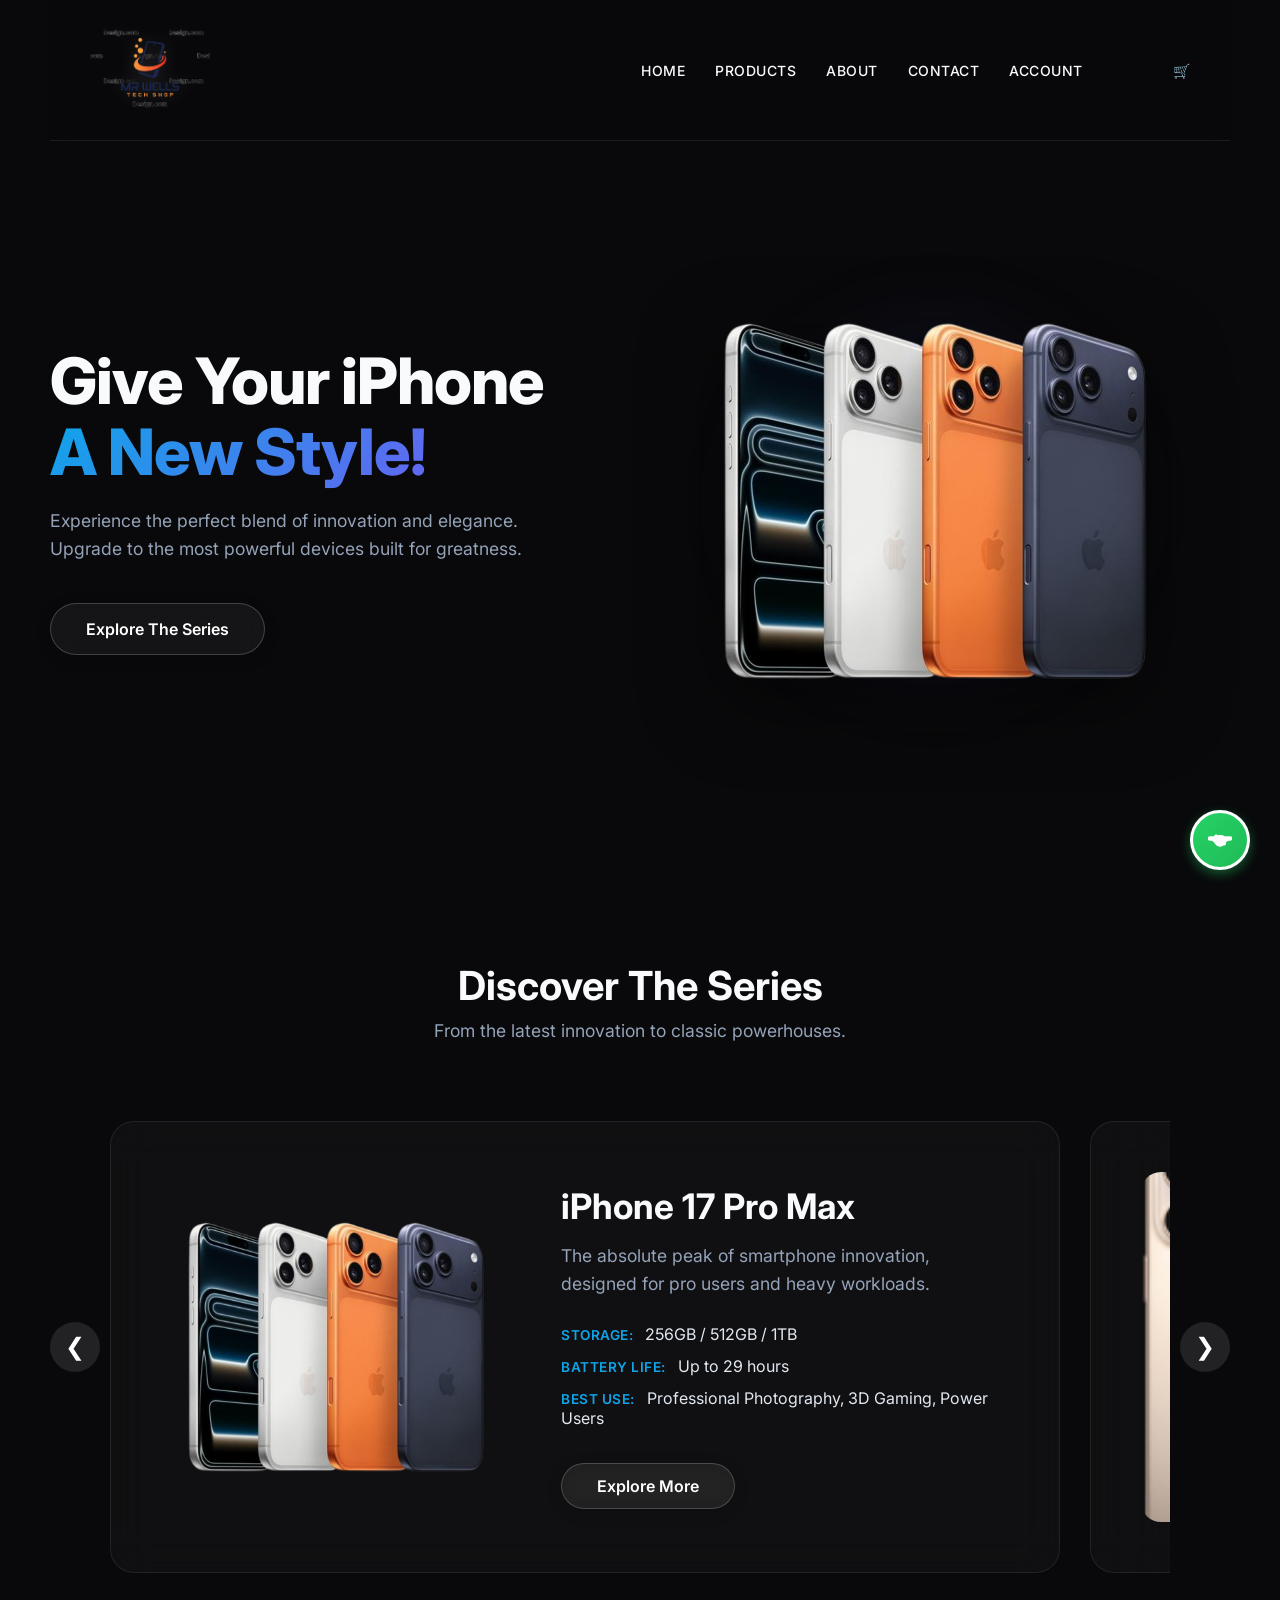
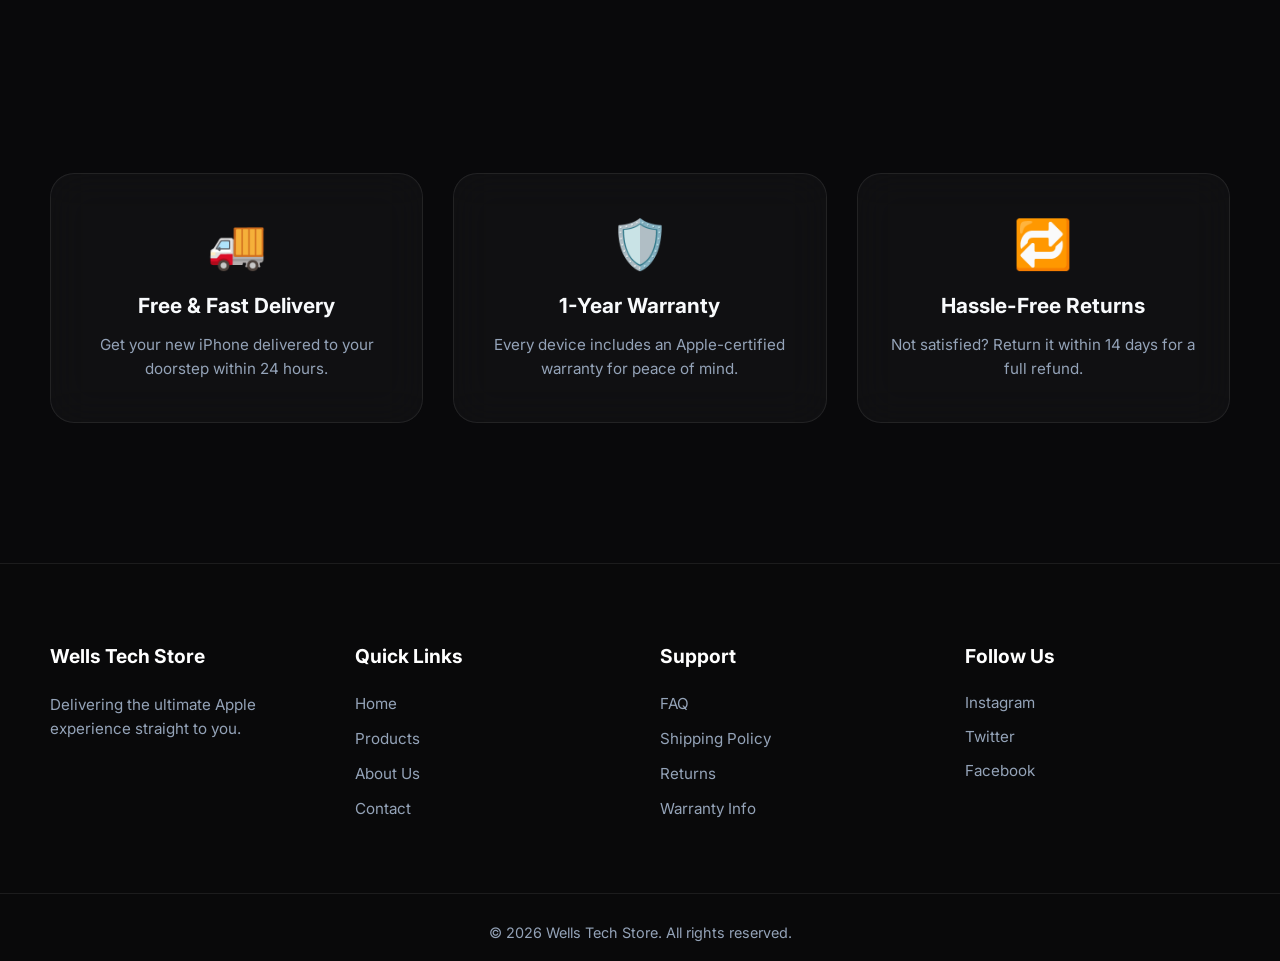
==== commit 2d94a790: "added humburger and also work on responsiveness" ====
--- a/index.html
+++ b/index.html
@@ -16,7 +16,7 @@
           <img src="./images/logo.png" width="120px" />
         </div>
         <nav>
-          <ul>
+          <ul id="nav-menu">
             <li><a href="index.html">Home</a></li>
             <li><a href="products.html">Products</a></li>
             <li><a href="about.html">About</a></li>
@@ -29,6 +29,11 @@
               </a>
             </li>
           </ul>
+          <div class="hamburger" id="hamburger">
+            <span></span>
+            <span></span>
+            <span></span>
+          </div>
         </nav>
       </div>
       <div class="row hero">
@@ -240,5 +245,23 @@
       <svg style="width: 24px; height: 24px; fill: white;" viewBox="0 0 24 24"><path d="M17.472 14.382c-.297-.149-1.758-.867-2.03-.967-.273-.099-.471-.148-.67.15-.197.297-.767.966-.94 1.164-.173.199-.347.223-.644.075-.297-.15-1.255-.463-2.39-1.475-.883-.788-1.48-1.761-1.653-2.059-.173-.297-.018-.458.13-.606.134-.133.298-.347.446-.52.149-.174.198-.298.298-.497.099-.198.05-.371-.025-.52-.075-.149-.669-1.612-.916-2.207-.242-.579-.487-.5-.67-.51-.173-.008-.371-.01-.57-.01-.198 0-.52.074-.792.372-.272.297-1.04 1.016-1.04 2.479 0 1.462 1.065 2.875 1.213 3.074.149.198 2.096 3.2 5.076 4.487.709.306 1.262.489 1.694.625.712.227 1.36.195 1.871.118.571-.085 1.758-.719 2.006-1.413.248-.694.248-1.289.173-1.413-.074-.124-.272-.198-.57-.347m-5.421-7.403h-.004a9.87 9.87 0 00-4.955 1.312l-.355.214-.368-.067c-1.396-.233-2.734-.235-4.026-.07-.846.108-1.657.231-2.43.36-.389.063-.661.464-.661.9v.906c0 .566.29 1.07.736 1.412.59.448 1.355.622 2.091.753.329.052.648.107.953.157.303.048.586.135.873.237l.744.272c.613.265 1.156.744 1.584 1.418.823 1.305 2.007 2.542 3.287 3.315.656.408 1.534.645 2.503.645.968 0 1.846-.237 2.502-.645 1.28-.773 2.464-2.01 3.287-3.315.428-.674.971-1.153 1.584-1.418l.744-.272c.287-.102.57-.189.873-.237.305-.05.624-.105.953-.157.736-.131 1.501-.305 2.091-.753.446-.342.736-.846.736-1.412v-.906c0-.436-.272-.837-.661-.9-.773-.129-1.584-.252-2.43-.36-1.292-.165-2.63-.163-4.026.07l-.368.067-.355-.214a9.87 9.87 0 00-4.955-1.312z"/></svg>
     </a>
     <script src="cart.js"></script>
+    <script>
+      // Hamburger Menu Toggle
+      const hamburger = document.getElementById('hamburger');
+      const navMenu = document.getElementById('nav-menu');
+
+      hamburger.addEventListener('click', () => {
+        hamburger.classList.toggle('active');
+        navMenu.classList.toggle('active');
+      });
+
+      // Close menu when clicking a link
+      navMenu.addEventListener('click', (e) => {
+        if (e.target.tagName === 'A') {
+          hamburger.classList.remove('active');
+          navMenu.classList.remove('active');
+        }
+      });
+    </script>
   </body>
 </html>
--- a/styles.css
+++ b/styles.css
@@ -146,6 +146,23 @@
     z-index: 2;
     animation: float 6s ease-in-out infinite;
     filter: drop-shadow(0 20px 40px rgba(0,0,0,0.5));
+}
+
+/* Hamburger Menu - Hidden by default (desktop) */
+.hamburger {
+    display: none;
+    flex-direction: column;
+    cursor: pointer;
+    gap: 6px;
+    padding: 5px;
+}
+
+.hamburger span {
+    width: 25px;
+    height: 3px;
+    background: var(--text-main);
+    border-radius: 2px;
+    transition: all 0.3s ease;
 }
 
 @keyframes float {
@@ -553,39 +570,739 @@
     box-shadow: 0 8px 25px rgba(0, 0, 0, 0.4);
 }
 
-/* Responsive */
+/* ============= COMPREHENSIVE RESPONSIVE DESIGN ============= */
+
+/* Tablet & Below (900px) */
 @media (max-width: 900px) {
+    .container {
+        padding: 0 20px;
+    }
+
+    .navbar {
+        padding: 15px 20px;
+    }
+
+    nav ul {
+        display: none;
+        flex-direction: column;
+        position: absolute;
+        top: 60px;
+        right: 0;
+        background: rgba(9, 9, 11, 0.95);
+        width: 100%;
+        padding: 20px 0;
+        gap: 0;
+    }
+
+    nav ul.active {
+        display: flex;
+    }
+
+    nav ul li {
+        width: 100%;
+    }
+
+    nav ul li a {
+        display: block;
+        padding: 15px 25px;
+    }
+
+    nav {
+        display: flex;
+        align-items: center;
+        gap: 10px;
+    }
+
+    .logo img {
+        width: 100px !important;
+    }
+
+    .hamburger {
+        display: flex;
+        flex-direction: column;
+        cursor: pointer;
+        gap: 6px;
+        margin-left: auto;
+    }
+
+    .hamburger span {
+        width: 25px;
+        height: 3px;
+        background: var(--text-main);
+        border-radius: 2px;
+        transition: all 0.3s ease;
+    }
+
+    .hamburger.active span:nth-child(1) {
+        transform: rotate(45deg) translate(8px, 8px);
+    }
+
+    .hamburger.active span:nth-child(2) {
+        opacity: 0;
+    }
+
+    .hamburger.active span:nth-child(3) {
+        transform: rotate(-45deg) translate(7px, -7px);
+    }
+
+    /* Hero Section */
+    .hero {
+        padding-top: 20px;
+        min-height: 60vh;
+    }
+
     .col-2 {
         flex-basis: 100%;
         text-align: center;
-        margin-bottom: 40px;
-    }
+        margin-bottom: 30px;
+    }
+
+    .col-2 h1 {
+        font-size: 2.5rem;
+        line-height: 1.2;
+    }
+
     .col-2 p {
         margin: 0 auto 30px auto;
-    }
-    .hero {
-        padding-top: 40px;
-    }
-    .features-section {
-        flex-direction: column;
-    }
+        font-size: 1rem;
+        max-width: 100%;
+    }
+
+    .glow-orb {
+        width: 250px;
+        height: 250px;
+    }
+
+    /* Carousel */
+    .carousel-section {
+        padding: 60px 0;
+    }
+
+    .section-header h2 {
+        font-size: 2rem;
+    }
+
+    .carousel-track {
+        margin: 0 30px;
+    }
+
+    .carousel-btn {
+        width: 40px;
+        height: 40px;
+        font-size: 18px;
+    }
+
     .large-carousel-item {
         flex-direction: column;
-        min-width: 90vw;
-        padding: 30px;
-        text-align: center;
-    }
+        min-width: 85vw;
+        padding: 25px;
+        gap: 25px;
+    }
+
     .large-item-info {
         text-align: center;
     }
+
+    .large-item-info h3 {
+        font-size: 1.5rem;
+    }
+
     .large-carousel-item img,
     .large-carousel-item video {
         width: 100%;
-    }
+        height: 250px;
+    }
+
+    /* Features */
+    .features-section {
+        flex-direction: column;
+        padding: 60px 0;
+        gap: 20px;
+    }
+
+    .feature-box {
+        min-width: 100%;
+        padding: 30px 20px;
+    }
+
+    .feature-icon {
+        font-size: 2.5rem;
+    }
+
+    /* Products */
     .products-header {
         flex-direction: column;
-        align-items: flex-start;
+        align-items: stretch;
         gap: 20px;
+        padding: 15px 0 30px 0;
+    }
+
+    .title-wrap h2 {
+        font-size: 2rem;
+    }
+
+    .search-container {
+        max-width: 100%;
+    }
+
+    .products-grid {
+        grid-template-columns: repeat(auto-fill, minmax(200px, 1fr));
+        gap: 20px;
+        padding: 20px 0 40px 0;
+    }
+
+    .product-card {
+        padding: 20px;
+    }
+
+    .product-card img {
+        height: 180px;
+    }
+
+    .category-title {
+        font-size: 1.5rem;
+        margin-top: 30px;
+    }
+
+    /* Cart Layout */
+    .cart-content {
+        grid-template-columns: 1fr;
+        gap: 30px;
+    }
+
+    .order-summary {
+        position: static;
+        height: auto;
+    }
+
+    .cart-header h1 {
+        font-size: 2rem;
+    }
+
+    .cart-item {
+        flex-direction: column;
+        gap: 15px;
+    }
+
+    .item-total {
+        width: 100%;
+        text-align: left;
+    }
+
+    /* Footer */
+    footer {
+        padding: 60px 0 20px 0;
+    }
+
+    .footer-container {
+        gap: 30px;
+    }
+
+    .footer-col {
+        min-width: 100%;
+    }
+
+    /* Forms */
+    .form-row {
+        grid-template-columns: 1fr;
+        gap: 12px;
+    }
+
+    .form-group input,
+    .form-group select,
+    .form-group textarea {
+        padding: 12px 15px;
+        font-size: 16px;
+    }
+
+    /* About Page */
+    .about-section {
+        grid-template-columns: 1fr;
+        gap: 30px;
+        padding: 50px 0;
+    }
+
+    .about-text h2 {
+        font-size: 1.5rem;
+    }
+
+    /* Contact */
+    .contact-header h1,
+    .about-header h1 {
+        font-size: 2rem;
+    }
+
+    .info-cards {
+        grid-template-columns: repeat(auto-fit, minmax(200px, 1fr));
+    }
+
+    .values-grid {
+        gap: 20px;
+    }
+
+    .value-card {
+        padding: 20px;
+    }
+
+    .team-grid {
+        grid-template-columns: repeat(2, 1fr);
+    }
+
+    .stats-section {
+        gap: 20px;
+    }
+
+    .stat-card {
+        padding: 30px 20px;
+    }
+}
+
+/* Small Mobile (600px) */
+@media (max-width: 600px) {
+    .container {
+        padding: 0 15px;
+    }
+
+    .navbar {
+        padding: 12px 15px;
+    }
+
+    .logo img {
+        width: 80px !important;
+    }
+
+    /* Typography */
+    h1 {
+        font-size: 1.8rem !important;
+    }
+
+    h2 {
+        font-size: 1.4rem !important;
+    }
+
+    h3 {
+        font-size: 1.1rem !important;
+    }
+
+    body {
+        font-size: 14px;
+    }
+
+    nav ul li a {
+        font-size: 13px;
+    }
+
+    /* Hero */
+    .hero {
+        min-height: 50vh;
+        padding-top: 15px;
+    }
+
+    .col-2 h1 {
+        font-size: 1.8rem;
+        line-height: 1.2;
+        margin-bottom: 15px;
+    }
+
+    .col-2 p {
+        font-size: 0.9rem;
+        margin-bottom: 20px;
+    }
+
+    .btn {
+        padding: 12px 25px;
+        font-size: 0.9rem;
+    }
+
+    .glow-orb {
+        width: 150px;
+        height: 150px;
+        filter: blur(30px);
+    }
+
+    /* Carousel */
+    .carousel-section {
+        padding: 40px 0;
+    }
+
+    .section-header h2 {
+        font-size: 1.5rem;
+    }
+
+    .section-header p {
+        font-size: 0.95rem;
+    }
+
+    .carousel-track {
+        margin: 0 15px;
+        gap: 15px;
+    }
+
+    .carousel-btn {
+        width: 35px;
+        height: 35px;
+        font-size: 16px;
+    }
+
+    .large-carousel-item {
+        min-width: 90vw;
+        padding: 15px;
+        gap: 15px;
+    }
+
+    .large-item-info h3 {
+        font-size: 1.3rem;
+    }
+
+    .large-item-info p.desc {
+        font-size: 0.95rem;
+    }
+
+    .large-carousel-item img,
+    .large-carousel-item video {
+        height: 200px;
+    }
+
+    .specs-list li {
+        font-size: 0.9rem;
+        margin-bottom: 8px;
+    }
+
+    .buy-btn {
+        padding: 10px 20px;
+        font-size: 0.9rem;
+    }
+
+    /* Features */
+    .features-section {
+        padding: 40px 0;
+    }
+
+    .feature-icon {
+        font-size: 2rem;
+    }
+
+    .feature-box h3 {
+        font-size: 1.1rem;
+    }
+
+    .feature-box p {
+        font-size: 0.85rem;
+    }
+
+    /* Products Grid */
+    .products-grid {
+        grid-template-columns: 1fr;
+        gap: 15px;
+        padding: 15px 0 30px 0;
+    }
+
+    .product-card {
+        padding: 15px;
+    }
+
+    .product-card img {
+        height: 150px;
+    }
+
+    .product-info h4 {
+        font-size: 1rem;
+    }
+
+    .product-info .price {
+        font-size: 1.2rem;
+    }
+
+    .add-cart-btn {
+        padding: 10px 0;
+        font-size: 0.9rem;
+        min-height: 44px;
+    }
+
+    /* Cart */
+    .cart-header h1 {
+        font-size: 1.6rem;
+    }
+
+    .cart-header p {
+        font-size: 0.95rem;
+    }
+
+    .cart-items-section h2,
+    .order-summary h2 {
+        font-size: 1.2rem;
+    }
+
+    .cart-item {
+        padding: 12px;
+        gap: 10px;
+        flex-direction: column;
+    }
+
+    .cart-item .item-image {
+        width: 100%;
+    }
+
+    .item-quantity {
+        font-size: 0.9rem;
+        padding: 4px 8px;
+    }
+
+    .item-total {
+        text-align: right;
+        min-width: 60px;
+        font-size: 0.95rem;
+    }
+
+    .remove-btn {
+        font-size: 1rem;
+    }
+
+    .summary-row {
+        font-size: 0.9rem;
+    }
+
+    .summary-row.total {
+        font-size: 1.1rem;
+    }
+
+    .btn-checkout {
+        padding: 12px;
+        font-size: 0.95rem;
+        min-height: 44px;
+    }
+
+    /* Footer */
+    footer {
+        padding: 40px 0 15px 0;
+    }
+
+    .footer-container {
+        gap: 20px;
+        margin-bottom: 40px;
+    }
+
+    .footer-col h3 {
+        font-size: 1rem;
+        margin-bottom: 15px;
+    }
+
+    .footer-col p,
+    .footer-col ul li a {
+        font-size: 0.9rem;
+    }
+
+    /* Forms */
+    .contact-form,
+    .checkout-form {
+        padding: 15px;
+    }
+
+    .form-group {
+        margin-bottom: 10px;
+    }
+
+    .form-group label {
+        font-size: 0.85rem;
+    }
+
+    .form-group input,
+    .form-group select,
+    .form-group textarea {
+        padding: 12px 12px;
+        font-size: 16px;
+    }
+
+    .form-row {
+        grid-template-columns: 1fr;
+        gap: 10px;
+    }
+
+    .btn-submit {
+        padding: 12px 25px;
+        font-size: 0.95rem;
+        min-height: 44px;
+    }
+
+    /* About */
+    .about-header h1 {
+        font-size: 1.6rem;
+    }
+
+    .about-text h2 {
+        font-size: 1.3rem;
+    }
+
+    .about-text p {
+        font-size: 0.9rem;
+    }
+
+    .values-grid {
+        grid-template-columns: 1fr;
+    }
+
+    .team-grid {
+        grid-template-columns: 1fr;
+    }
+
+    .stats-section {
+        grid-template-columns: 1fr;
+        padding: 40px 0;
+        gap: 15px;
+    }
+
+    .stat-number {
+        font-size: 1.5rem;
+    }
+
+    /* Contact */
+    .info-cards {
+        grid-template-columns: 1fr;
+    }
+
+    .info-card {
+        padding: 20px;
+    }
+
+    .info-icon {
+        font-size: 2rem;
+    }
+
+    /* Modal */
+    .modal-content {
+        width: 95%;
+        border-radius: 16px;
+    }
+
+    .modal-header {
+        padding: 20px;
+    }
+
+    .modal-header h2 {
+        font-size: 1.3rem;
+    }
+
+    /* Touch-friendly buttons */
+    button, a.btn, input[type="submit"], input[type="button"] {
+        min-height: 44px;
+        min-width: 44px;
+    }
+
+    /* Notification */
+    .notification {
+        bottom: 10px;
+        right: 10px;
+        left: 10px;
+        max-width: calc(100% - 20px);
+    }
+}
+
+/* Extra Small Mobile (less than 400px) */
+@media (max-width: 400px) {
+    .container {
+        padding: 0 12px;
+    }
+
+    .navbar {
+        padding: 10px 12px;
+    }
+
+    .logo img {
+        width: 70px !important;
+    }
+
+    nav ul li a {
+        padding: 12px 20px;
+        font-size: 12px;
+    }
+
+    h1 {
+        font-size: 1.4rem !important;
+    }
+
+    h2 {
+        font-size: 1.2rem !important;
+    }
+
+    h3 {
+        font-size: 1rem !important;
+    }
+
+    .col-2 h1 {
+        font-size: 1.4rem;
+    }
+
+    .col-2 p {
+        font-size: 0.85rem;
+    }
+
+    .btn {
+        padding: 10px 20px;
+        font-size: 0.85rem;
+    }
+
+    .hero {
+        min-height: 45vh;
+    }
+
+    .section-header h2 {
+        font-size: 1.3rem;
+    }
+
+    .carousel-track {
+        gap: 10px;
+    }
+
+    .large-carousel-item {
+        padding: 12px;
+        gap: 12px;
+    }
+
+    .products-grid {
+        grid-template-columns: 1fr;
+        gap: 12px;
+    }
+
+    .product-card {
+        padding: 12px;
+    }
+
+    .product-card img {
+        height: 120px;
+        margin-bottom: 12px;
+    }
+
+    .form-group input,
+    .form-group select,
+    .form-group textarea {
+        font-size: 16px;
+    }
+
+    .cart-item {
+        padding: 10px;
+    }
+
+    footer {
+        padding: 30px 0 10px 0;
+    }
+}
+
+/* Large Screens (1200px+) */
+@media (min-width: 1200px) {
+    .container {
+        padding: 0 50px;
+    }
+
+    .products-grid {
+        grid-template-columns: repeat(4, 1fr);
+    }
+
+    .values-grid {
+        grid-template-columns: repeat(3, 1fr);
+    }
+
+    .team-grid {
+        grid-template-columns: repeat(4, 1fr);
     }
 }
 
